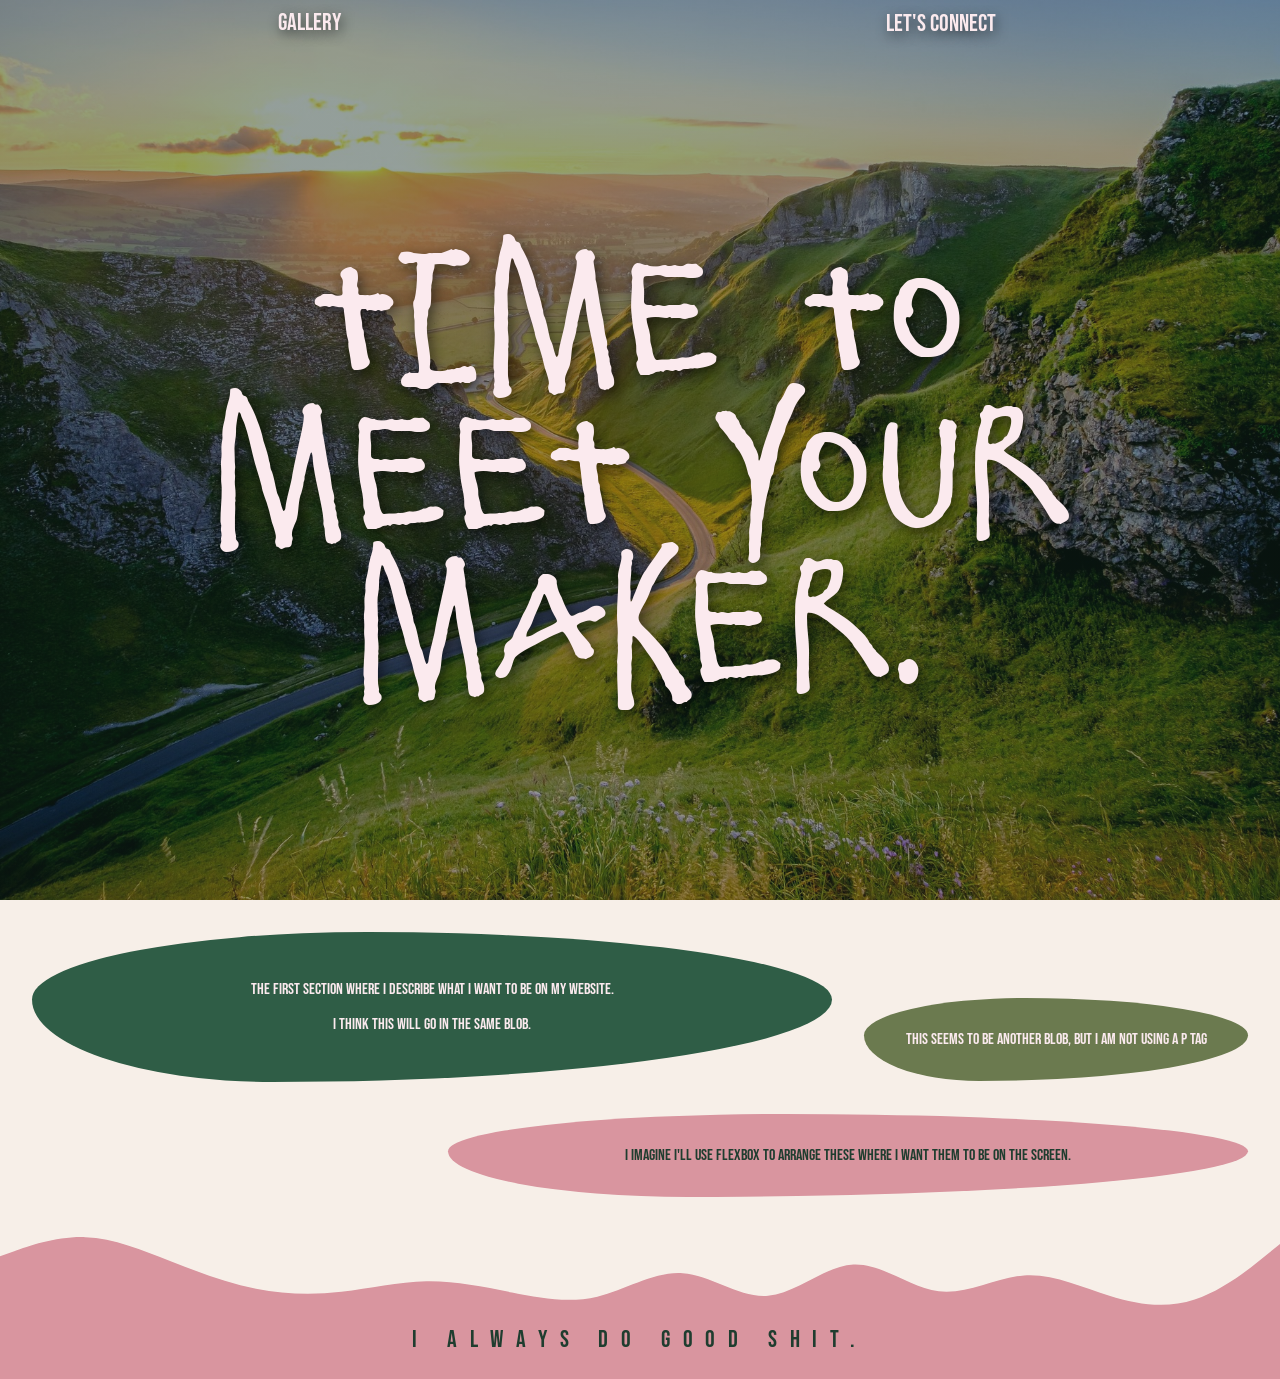
==== final project/index.html @ 6a3667ae "Add files via upload lots of format changes, contact box added, blobs adjusted, gallery link" ====
<!DOCTYPE html>
<html lang="en">

<head>
    <meta charset="UTF-8">
    <meta name="viewport" content="width=device-width, initial-scale=1.0">
    <title>Final Project</title>
    <link rel="stylesheet" href="styles.css">
</head>

<body>
    <header class="header">
        <nav class="nav">
            <ul>
                <!-- <li>first one</li> -->
                <li><a href="gallery.html">Gallery</a></li>
                <li><button class="contact" id="open-contact">Let's Connect</button></li>
            </ul>
        </nav>
        <p class="hero-text">Time to meet your maker.</p>
    </header>
    <main class="body">
        <div class="blob-1">
            <p>The first section where I describe what I want to be on my website.</p>
            <p>I think this will go in the same blob.</p>
        </div>
        <div class="blob-2">
            This seems to be another blob, but I am not using a P tag
        </div>
        <div class="blob-3">
            I imagine I'll use flexbox to arrange these where I want them to be on the screen.
        </div>
    </main>
    <footer class="footer">
        <p class="footer-text">I always do good shit.</p>
    </footer>

    <dialog class="contact-box" id="contact-box">
        <button id="close-contact" class="close-x" aria-label="Close">&times;</button>
        <div>Find me on LinkedIn or email me </div>
        <!-- <h2>Get in touch</h2> -->
        <div><a href="https://linkedin.com/in/annabelle-geldmacher" target="_blank" rel="noopener">LinkedIn</a></div>
        <div>
            <!-- <span id="email-text">annabelle.geldmacher@gmail.com</span> -->
            <a href="mailto:annabelle.geldmacher@gmail.com">Email Me</a>
            <!-- <button class="copy-email" id="copy-email">Copy email</button> -->
        </div>
    </dialog>
    <script src="script.js"></script>
</body>

</html>
---- final project/styles.css ----
@font-face {
    font-family: ElliotSix;
    src: url(fonts/ElliotSix.ttf);
}

@font-face {
    font-family: ComicZine;
    src: url(fonts/ComicZine.otf);
}

@font-face {
    font-family: BebasNeue;
    src: url(fonts/BebasNeue.ttf);
}

@media (min-width: 700px) {
    .blob-1 {
        align-self: flex-start;
    }

    .blob-2 {
        align-self: center;
    }

    .blob-3 {
        align-self: flex-end;
    }
}

html,
body {
    margin: 0;
    padding: 0;
}

.header {
    /* background-image: linear-gradient(rgba(0, 0, 0, .25), rgba(0, 0, 0, .25)), url(photos/highlandsunset.jpg); */
    background-image: linear-gradient(rgba(18, 42, 32, .45), rgba(18, 42, 32, .45)), url(photos/highlandsunset.jpg);
    background-size: cover;
    background-position: center;
    background-repeat: no-repeat;
    min-height: 100vh;
    min-height: 100dvh;
    display: flex;
    flex-direction: column;
    padding: 0;
    margin: 0;

    /* list-style-type: none;
    color: blue;
    display: flex;
    flex-direction: row;
    justify-content: center;
    justify-content: space-around;
    padding: 0;
    margin: 0; */
}

.nav ul {
    font-family: "BebasNeue";
    font-size: x-large;
    display: flex;
    color: #fbeaee;
    text-shadow: 3px 5px 14px rgba(0, 0, 0, .55);
    text-decoration: none;
    flex-direction: row;
    justify-content: space-around;
    gap: 1.5rem;
    list-style: none;
    padding: .5rem 1rem;
    margin: 0;
    gap: 1rem;
}

.nav a {
    color: #fbeaee;
    text-shadow: 2px 4px 12px rgba(0, 0, 0, .55);
    text-decoration: none;
}

.hero-text {
    font-family: "ElliotSix";
    font-size: clamp(4rem, 12vw, 19rem);
    color: #fbeaee;
    text-shadow: 3px 5px 14px rgba(0, 0, 0, .55);
    margin: auto;
    text-align: center;
    max-width: 90%;
    max-height: 95%;
    padding: 0 1rem;
    overflow-wrap: break-word;
    line-height: 1;
}

.contact {
    color: #fbeaee;
    text-shadow: 2px 4px 12px rgba(0, 0, 0, .55);
    background: none;
    border: none;
    font: inherit;
    cursor: pointer;
    /* cursor/pointer - why? */
}

.contact:hover {
    color: #f2a7b8;

}

.contact-box {
    background-color: #1f3d2f;
    color: #f6dfe4;
    width: min(55vw, 50vh);
    height: min(50vw, 50vh);
    box-sizing: border-box;
    border: none;
    border-radius: 1rem;
    font-family: "BebasNeue";
    font-size: 3.5rem;
    padding: 2rem;
    overflow: auto;
}

.contact-box[open] {
    display: flex;
    flex-direction: column;
    justify-content: center;
    align-items: center;
    gap: 1rem;
    text-align: center;
}

.contact-box a {
    color: #e9a9b8;
}

.contact-box a:hover {
    color: #a8c99a;
}

.contact-box::backdrop {
    background: rgba(0, 0, 0, 0.5);
}

.close-x {
    position: absolute;
    top: .5rem;
    right: .75rem;
    background: none;
    border: none;
    font-size: 3rem;
    line-height: 1;
    cursor: pointer;
    color: #e9a9b8;
}

.close-x:hover {
    color: #a8c99a;
}

main {
    display: grid;
    grid-template-columns: repeat(3, 1fr);
    gap: 2rem;
    padding: 2rem;
}

.blob-1 {
    grid-column: 1 / 3;
    background-color: #2f5d46;
    border-radius: 42% 58% 70% 30% / 45% 45% 55% 55%;
    /* Irregular blob radii */
    padding: 2rem;
    display: inline-block;
    text-align: center;
    color: #fbeaee;
    font-family: "BebasNeue";
}

.blob-2 {
    grid-column: 3;
    margin-top: 4rem;
    background-color: #6b7a4f;
    border-radius: 42% 58% 70% 30% / 45% 45% 55% 55%;
    /* Irregular blob radii */
    padding: 2rem;
    display: inline-block;
    text-align: center;
    color: #fbeaee;
    font-family: "BebasNeue";
}

.blob-3 {
    grid-column: 2 / 4;
    background-color: #d9959f;
    border-radius: 42% 58% 70% 30% / 45% 45% 55% 55%;
    /* Irregular blob radii */
    padding: 2rem;
    display: inline-block;
    text-align: center;
    color: #1f3d2f;
    font-family: "BebasNeue";
}

.body {
    background-color: #f7efe8;
}

.footer {
    background-image: url(photos/wave1.svg);
    fill: #d9959f;
    background-color: #f7efe8;
    width: 100% 100%;
    background-repeat: no-repeat;
    height: 150px;
    display: flex;
    align-items: flex-end;
    justify-content: center;
}

.footer-text {
    font-family: "BebasNeue";
    position: relative;
    z-index: 1;
    flex: 1;
    text-align: center;
    letter-spacing: 1vw;
    /* puts text in front of blob */
    /* height: 100%; */
    margin: 0;
    padding: 25px;
    /* display: flex; */
    /* align-items: flex-end; */
    /* justify-content: center; */
    color: #1f3d2f;
    font-size: 1.5rem;
}
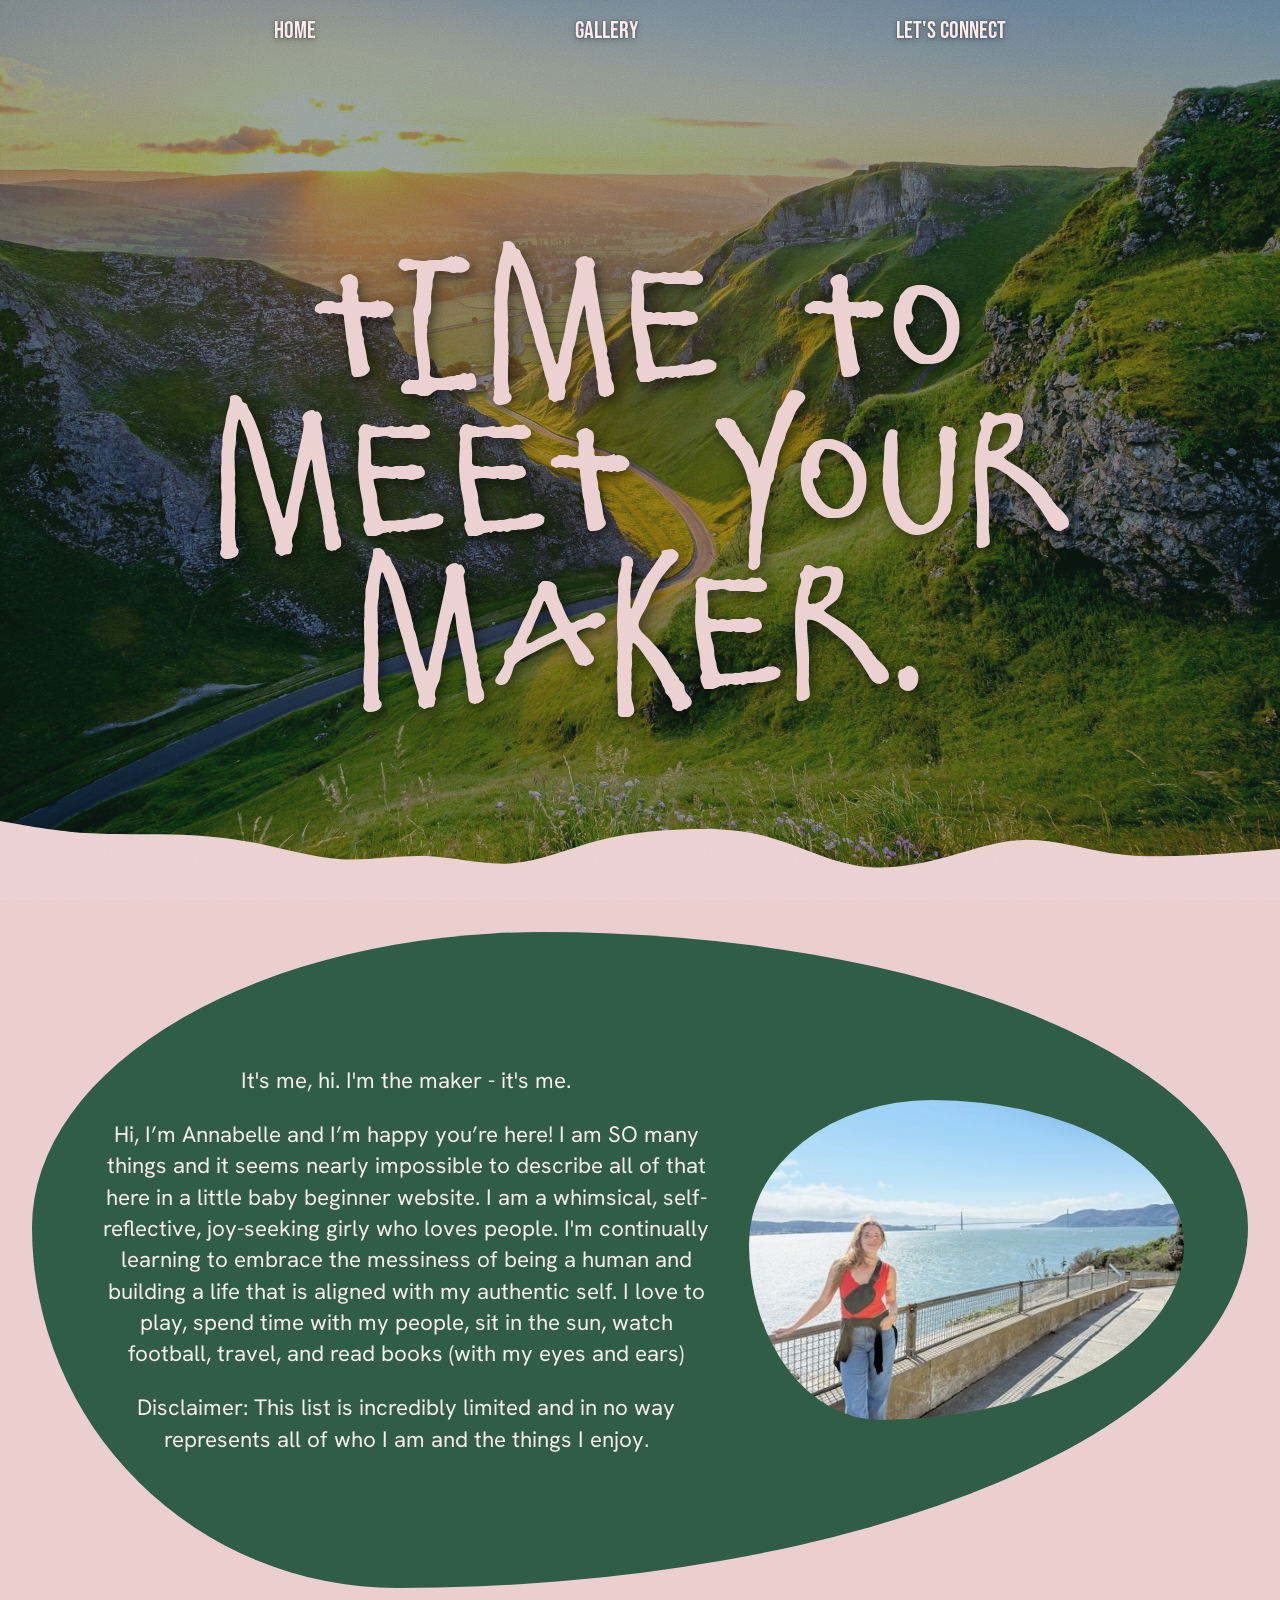
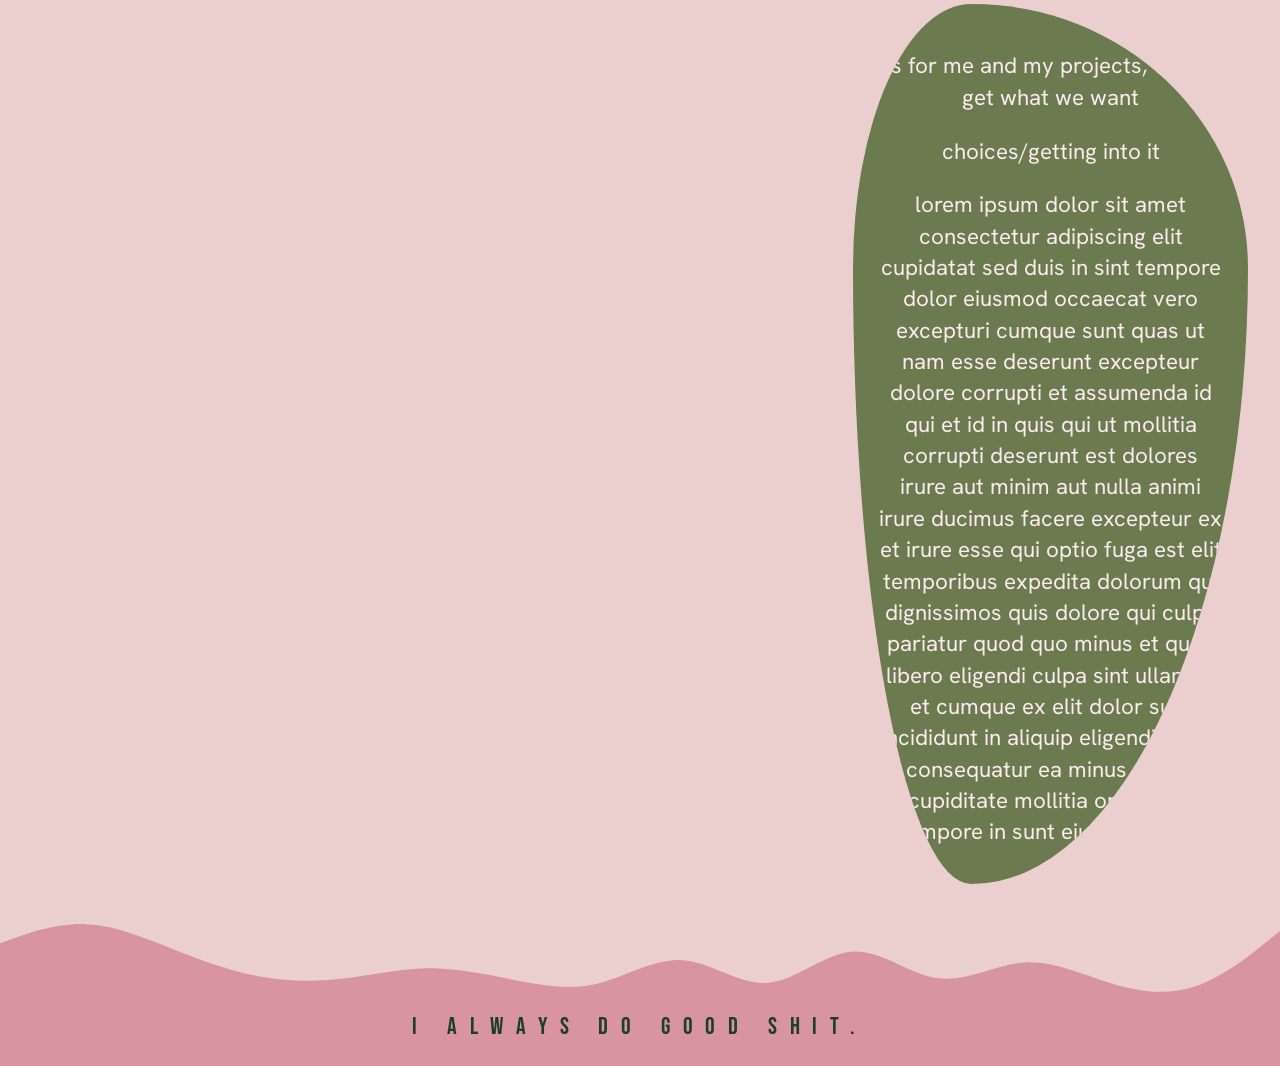
==== commit 8761c370: "gallery photos & captions added, content started" ====
--- a/final project/index.html
+++ b/final project/index.html
@@ -12,24 +12,96 @@
     <header class="header">
         <nav class="nav">
             <ul>
-                <!-- <li>first one</li> -->
-                <li><a href="gallery.html">Gallery</a></li>
+                <li><a class="nav" href="index.html">Home</a></li>
+                <li><a class="nav" href="gallery.html">Gallery</a></li>
                 <li><button class="contact" id="open-contact">Let's Connect</button></li>
             </ul>
         </nav>
         <p class="hero-text">Time to meet your maker.</p>
+        <!-- <p class="lower-header">forgive me, for i know not what i'm doing.</p> -->
     </header>
-    <main class="body">
+    <main class="home-main">
         <div class="blob-1">
-            <p>The first section where I describe what I want to be on my website.</p>
-            <p>I think this will go in the same blob.</p>
+            <div class="blob-text">
+                <p>It's me, hi. I'm the maker - it's me.</p>
+                <p>Hi, I’m Annabelle and I’m happy you’re here! I am SO many things and it seems nearly
+                    impossible to
+                    describe all of that here in a little baby beginner website. I am a whimsical, self-reflective,
+                    joy-seeking girly who loves people. I'm continually learning to embrace the messiness of being
+                    a human
+                    and building a life that is aligned with my authentic self. I love to play, spend time with my
+                    people,
+                    sit in the sun, watch football, travel, and read books (with my eyes and ears)
+                </p>
+                <p>Disclaimer: This list is incredibly limited and in no way represents all of who I am and the things I
+                    enjoy.
+                </p>
+            </div>
+            <img src="photos/meBridge.jpeg" alt="standing with golden gate bridge in background">
         </div>
         <div class="blob-2">
-            This seems to be another blob, but I am not using a P tag
+            <p>as for me and my projects, we will get what we want</p>
+            <p>choices/getting into it</p>
+            <p>lorem ipsum dolor sit amet consectetur adipiscing elit cupidatat sed duis in sint tempore dolor
+                eiusmod occaecat vero excepturi cumque sunt quas ut nam esse deserunt excepteur dolore corrupti et
+                assumenda id qui et id in quis qui ut mollitia corrupti deserunt est dolores irure aut minim aut
+                nulla animi irure ducimus facere excepteur ex et irure esse qui optio fuga est elit temporibus
+                expedita dolorum qui dignissimos quis dolore qui culpa pariatur quod quo minus et quos libero
+                eligendi culpa sint ullamco et cumque ex elit dolor sunt incididunt in aliquip eligendi facilis
+                consequatur ea minus eos et cupiditate mollitia optio duis tempore in sunt
+                eiusmod ad ut</p>
         </div>
-        <div class="blob-3">
-            I imagine I'll use flexbox to arrange these where I want them to be on the screen.
-        </div>
+        <!-- <div class="blob-3"> -->
+        <!-- <p>forgive me, for i know not what i'm doing</p> -->
+        <!-- <p>the cycle - rinse and repeat.</p> -->
+        <!-- <p>lorem ipsum dolor sit amet consectetur adipiscing elit cupidatat sed duis in sint tempore dolor -->
+        <!-- eiusmod occaecat vero excepturi cumque sunt quas ut nam esse deserunt excepteur dolore corrupti et
+                assumenda id qui et id in quis qui ut mollitia corrupti deserunt est dolores irure aut minim aut
+                nulla animi irure ducimus facere excepteur ex et irure esse qui optio fuga est elit temporibus
+                expedita dolorum qui dignissimos quis dolore qui culpa pariatur quod quo minus et quos libero
+                eligendi culpa sint ullamco et cumque ex elit dolor sunt incididunt in aliquip eligendi facilis
+                blanditiis nulla expedita et corrupti id repellendus aliqua tempore omnis molestias libero enim
+                laborum soluta quas eos mollitia proident laboris esse excepteur cum deserunt consectetur mollit
+                voluptas voluptas dolor consequatur ea minus eos et cupiditate mollitia optio duis tempore in sunt
+                non consequat dolorem aliqua vel excepturi nostrud atque ducimus pariatur nam deserunt eu tempor
+                dolore ullamco minus possimus fugiat nisi occaecat dignissimos dolor consectetur et cumque ipsum sed
+                optio quod sunt mollit deserunt proident ducimus dolor tempore nulla et cupidatat cum magna
+                temporibus laborum quas optio et quis est et aute voluptas dolorem amet id odio excepteur nisi
+                tempore occaecat nisi possimus voluptas quos similique nobis adipiscing est distinctio quis possimus
+                voluptas omnis dolor non proident velit eiusmod ad ut</p> -->
+        <!-- </div> -->
+        <!-- <div class="blob-4">finished piece & sharing -->
+        <!-- <p>lorem ipsum dolor sit amet consectetur adipiscing elit cupidatat sed duis in sint tempore dolor eiusmod -->
+        <!-- occaecat vero excepturi cumque sunt quas ut nam esse deserunt excepteur dolore corrupti et assumenda id -->
+        <!-- qui et id in quis qui ut mollitia corrupti deserunt est dolores irure aut minim aut nulla animi irure -->
+        <!-- ducimus facere excepteur ex et irure esse qui optio fuga est elit temporibus expedita dolorum qui -->
+        <!-- dignissimos quis dolore qui culpa pariatur quod quo minus et quos libero eligendi culpa sint ullamco et -->
+        <!-- cumque ex elit dolor sunt incididunt in aliquip eligendi facilis blanditiis nulla expedita et corrupti -->
+        <!-- id repellendus aliqua tempore omnis molestias libero enim laborum soluta quas eos mollitia proident -->
+        <!-- laboris esse excepteur cum deserunt consectetur mollit voluptas voluptas dolor consequatur ea minus eos -->
+        <!-- et cupiditate mollitia optio duis tempore in sunt non consequat dolorem aliqua vel excepturi nostrud -->
+        <!-- atque ducimus pariatur nam deserunt eu tempor dolore ullamco minus possimus fugiat nisi occaecat -->
+        <!-- dignissimos dolor consectetur et cumque ipsum sed optio quod sunt mollit deserunt proident ducimus dolor -->
+        <!-- tempore nulla et cupidatat cum magna temporibus laborum quas optio et quis est et aute voluptas dolorem -->
+        <!-- amet id odio excepteur nisi tempore occaecat nisi possimus voluptas quos similique nobis adipiscing est -->
+        <!-- distinctio quis possimus voluptas omnis dolor non proident velit eiusmod ad ut</p> -->
+        <!-- </div> -->
+        <!-- <div class="blob-5">so, now what? -->
+        <!-- <p>lorem ipsum dolor sit amet consectetur adipiscing elit cupidatat sed duis in sint tempore dolor eiusmod -->
+        <!-- occaecat vero excepturi cumque sunt quas ut nam esse deserunt excepteur dolore corrupti et assumenda id -->
+        <!-- qui et id in quis qui ut mollitia corrupti deserunt est dolores irure aut minim aut nulla animi irure -->
+        <!-- ducimus facere excepteur ex et irure esse qui optio fuga est elit temporibus expedita dolorum qui -->
+        <!-- dignissimos quis dolore qui culpa pariatur quod quo minus et quos libero eligendi culpa sint ullamco et -->
+        <!-- cumque ex elit dolor sunt incididunt in aliquip eligendi facilis blanditiis nulla expedita et corrupti -->
+        <!-- id repellendus aliqua tempore omnis molestias libero enim laborum soluta quas eos mollitia proident -->
+        <!-- laboris esse excepteur cum deserunt consectetur mollit voluptas voluptas dolor consequatur ea minus eos -->
+        <!-- et cupiditate mollitia optio duis tempore in sunt non consequat dolorem aliqua vel excepturi nostrud -->
+        <!-- atque ducimus pariatur nam deserunt eu tempor dolore ullamco minus possimus fugiat nisi occaecat -->
+        <!-- dignissimos dolor consectetur et cumque ipsum sed optio quod sunt mollit deserunt proident ducimus dolor -->
+        <!-- tempore nulla et cupidatat cum magna temporibus laborum quas optio et quis est et aute voluptas dolorem -->
+        <!-- amet id odio excepteur nisi tempore occaecat nisi possimus voluptas quos similique nobis adipiscing est -->
+        <!-- distinctio quis possimus voluptas omnis dolor non proident velit eiusmod ad ut</p> -->
+        <!-- </div> -->
     </main>
     <footer class="footer">
         <p class="footer-text">I always do good shit.</p>
@@ -37,12 +109,14 @@
 
     <dialog class="contact-box" id="contact-box">
         <button id="close-contact" class="close-x" aria-label="Close">&times;</button>
-        <div>Find me on LinkedIn or email me </div>
-        <!-- <h2>Get in touch</h2> -->
+        <!-- <div>Find me on LinkedIn or email me</div> -->
+        <div>
+            <p>I love to get<br>fan mail,<br>come find me!</p>
+        </div>
         <div><a href="https://linkedin.com/in/annabelle-geldmacher" target="_blank" rel="noopener">LinkedIn</a></div>
         <div>
             <!-- <span id="email-text">annabelle.geldmacher@gmail.com</span> -->
-            <a href="mailto:annabelle.geldmacher@gmail.com">Email Me</a>
+            <a href="mailto:annabelle.geldmacher@gmail.com">email me</a>
             <!-- <button class="copy-email" id="copy-email">Copy email</button> -->
         </div>
     </dialog>
--- a/final project/styles.css
+++ b/final project/styles.css
@@ -11,6 +11,71 @@
 @font-face {
     font-family: BebasNeue;
     src: url(fonts/BebasNeue.ttf);
+}
+
+@font-face {
+    font-family: CourierPrime;
+    src: url(fonts/CourierPrime.ttf)
+}
+
+@font-face {
+    font-family: SpecialElite;
+    src: url(fonts/SpecialElite.ttf);
+}
+
+@font-face {
+    font-family: GochiHand;
+    src: url(fonts/GochiHand.ttf);
+}
+
+@font-face {
+    font-family: SueEllenFrancisco;
+    src: url(fonts/SueEllenFrancisco.ttf);
+}
+
+@font-face {
+    font-family: BebasNote;
+    src: url(fonts/BebasNote.ttf);
+}
+
+@font-face {
+    font-family: CuteNotebook;
+    src: url(fonts/CuteNotebook.ttf);
+}
+
+@font-face {
+    font-family: EstieBestie;
+    src: url(fonts/EstieBestie.ttf);
+}
+
+@font-face {
+    font-family: JotBrisk;
+    src: url(fonts/JotBrisk.otf);
+}
+
+@font-face {
+    font-family: Lambelo;
+    src: url(fonts/Lambelo.otf);
+}
+
+@font-face {
+    font-family: MondayFeelings;
+    src: url(fonts/MondayFeelings.ttf);
+}
+
+@font-face {
+    font-family: SilkLine;
+    src: url(fonts/SilkLine.ttf);
+}
+
+@font-face {
+    font-family: SweetGetaway;
+    src: url(fonts/SweetGetaway.ttf);
+}
+
+@font-face {
+    font-family: Arial, Helvetica, sans-serif;
+    src: url();
 }
 
 @media (min-width: 700px) {
@@ -25,6 +90,16 @@
     .blob-3 {
         align-self: flex-end;
     }
+}
+
+@font-face {
+    font-family: AlbertSans;
+    src: url(fonts/AlbertSans.ttf);
+}
+
+@font-face {
+    font-family: HankenGrotesk;
+    src: url(fonts/HankenGrotesk.ttf);
 }
 
 html,
@@ -56,32 +131,194 @@
     margin: 0; */
 }
 
+/* .gallery-header {
+    background-image: linear-gradient(rgba(18, 42, 32, .45), rgba(18, 42, 32, .45)), url(photos/highlandsunset.jpg);
+    background-size: cover;
+    background-position: center top;
+    background-repeat: no-repeat;
+    min-height: 0;
+    height: 220px;
+    position: relative;
+    overflow: hidden;
+    display: flex;
+    flex-direction: column;
+    padding: 0;
+    margin: 0;
+} */
+/* .gallery-header {
+    background-image: url(photos/wave9.svg);
+    background-size: 100% 100%;
+    fill: ##EBCFCF;
+    background-color: #d9959f;
+    background-repeat: no-repeat;
+    min-height: 0;
+    height: 220px;
+    display: flex;
+    flex-direction: column;
+} */
+
+.gallery-header {
+    --wave-color: #d9959f;
+    position: relative;
+    background: #EBCFCF;
+    min-height: 0;
+    height: 220px;
+    display: flex;
+    flex-direction: column;
+}
+
+.gallery-header::before {
+    content: "";
+    position: absolute;
+    inset: 0;
+    /* fills the whole header */
+    background-color: var(--wave-color);
+    -webkit-mask: url(photos/wave9.svg) no-repeat center / 100% 100%;
+    mask: url(photos/wave9.svg) no-repeat center / 100% 100%;
+}
+
+.gallery-header .nav {
+    position: relative;
+    z-index: 1;
+    /* keeps the nav in front of the wave */
+}
+
+.gallery-main {
+    margin-top: -100px;
+    background-color: #EBCFCF;
+    display: flex;
+    flex-wrap: wrap;
+    justify-content: center;
+    padding: .5rem 2rem 2rem;
+    gap: 2rem;
+}
+
+.gallery {
+    display: flex;
+    flex-wrap: wrap;
+    /* rows wrap on small screens */
+    justify-content: center;
+    gap: 2rem;
+    padding: 2rem;
+}
+
 .nav ul {
     font-family: "BebasNeue";
     font-size: x-large;
     display: flex;
     color: #fbeaee;
-    text-shadow: 3px 5px 14px rgba(0, 0, 0, .55);
+    text-shadow: 2px 4px 12px rgba(0, 0, 0, .55);
     text-decoration: none;
     flex-direction: row;
-    justify-content: space-around;
+    justify-content: space-evenly;
     gap: 1.5rem;
     list-style: none;
-    padding: .5rem 1rem;
+    padding: 1rem 2rem;
     margin: 0;
     gap: 1rem;
 }
 
 .nav a {
     color: #fbeaee;
-    text-shadow: 2px 4px 12px rgba(0, 0, 0, .55);
+    text-shadow: 0 0 2px rgba(0, 0, 0, 0.5), 0 2px 6px rgba(0, 0, 0, 0.35);
     text-decoration: none;
+}
+
+.nav a:hover {
+    color: #f2a7b8;
+}
+
+.contact {
+    color: #fbeaee;
+    /* text-shadow: 1px 3px 10px rgba(0, 0, 0, .55); */
+    text-shadow: 0 0 2px rgba(0, 0, 0, 0.5), 0 2px 6px rgba(0, 0, 0, 0.35);
+    background: none;
+    border: none;
+    font: inherit;
+    cursor: pointer;
+    padding: 0;
+    /* cursor/pointer - why? */
+}
+
+.contact:hover {
+    color: #f2a7b8;
+
+}
+
+.gallery-header .nav a:hover,
+.gallery-header .contact:hover {
+    color: #1f3d2f;
+    text-shadow: none;
+}
+
+.contact-box {
+    background-color: #1f3d2f;
+    color: #d9959f;
+    width: min(70vw, 60vh);
+    /* max-width: 70vw, 65vh; */
+    height: min(80vw, 60vh);
+    box-sizing: border-box;
+    border: none;
+    border-radius: 1rem;
+    font-family: "ElliotSix";
+    /* margin: 0; */
+    line-height: 1.2;
+    font-size: clamp(1.5rem, 6vmin, 2rem);
+    letter-spacing: .02em;
+    padding: clamp(1rem, 4vmin, 2rem);
+    overflow-wrap: break-word;
+    overflow: auto;
+}
+
+.contact-box[open] {
+    display: flex;
+    flex-direction: column;
+    justify-content: center;
+    align-items: center;
+    gap: 1rem;
+    text-align: center;
+}
+
+.contact-box p {
+    font-size: 1.2em;
+}
+
+.contact-box a {
+    font-family: "BebasNeue";
+    color: #EBCFCF;
+}
+
+.contact-box a:hover {
+    color: #d9959f;
+}
+
+.contact-box::backdrop {
+    background: rgba(0, 0, 0, 0.5);
+}
+
+
+.close-x {
+    position: absolute;
+    top: clamp(0.25rem, 1.5vmin, 0.5rem);
+    right: clamp(0.4rem, 2vmin, 0.75rem);
+    font-size: clamp(2rem, 8vmin, 4rem);
+    line-height: 1;
+    background: none;
+    border: none;
+    size: clamp(1.75rem, 6vmin, 3rem);
+    line-height: 1;
+    cursor: pointer;
+    color: #EBCFCF;
+}
+
+.close-x:hover {
+    color: #d9959f;
 }
 
 .hero-text {
     font-family: "ElliotSix";
     font-size: clamp(4rem, 12vw, 19rem);
-    color: #fbeaee;
+    color: #EBCFCF;
     text-shadow: 3px 5px 14px rgba(0, 0, 0, .55);
     margin: auto;
     text-align: center;
@@ -92,84 +329,109 @@
     line-height: 1;
 }
 
-.contact {
+.lower-header {
+    font-family: "BebasNeue";
+    display: flex;
+    justify-content: center;
+    align-content: end;
     color: #fbeaee;
-    text-shadow: 2px 4px 12px rgba(0, 0, 0, .55);
-    background: none;
-    border: none;
-    font: inherit;
-    cursor: pointer;
-    /* cursor/pointer - why? */
-}
-
-.contact:hover {
-    color: #f2a7b8;
-
-}
-
-.contact-box {
-    background-color: #1f3d2f;
-    color: #f6dfe4;
-    width: min(55vw, 50vh);
-    height: min(50vw, 50vh);
-    box-sizing: border-box;
-    border: none;
-    border-radius: 1rem;
-    font-family: "BebasNeue";
-    font-size: 3.5rem;
-    padding: 2rem;
-    overflow: auto;
-}
-
-.contact-box[open] {
-    display: flex;
-    flex-direction: column;
-    justify-content: center;
-    align-items: center;
+    text-shadow: 3px 5px 14px rgba(0, 0, 0, .55);
+}
+
+.home-main {
+    /* display: block; */
+    --top-color: #EBCFCF;
+    position: relative;
+    background: #EBCFCF;
+    display: grid;
+    grid-template-columns: repeat(6, minmax(0, 1fr));
+    grid-auto-rows: 6rem;
     gap: 1rem;
-    text-align: center;
-}
-
-.contact-box a {
-    color: #e9a9b8;
-}
-
-.contact-box a:hover {
-    color: #a8c99a;
-}
-
-.contact-box::backdrop {
-    background: rgba(0, 0, 0, 0.5);
-}
-
-.close-x {
+    padding: 2rem;
+}
+
+.home-main::before {
+    content: "";
     position: absolute;
-    top: .5rem;
-    right: .75rem;
-    background: none;
-    border: none;
-    font-size: 3rem;
-    line-height: 1;
-    cursor: pointer;
-    color: #e9a9b8;
-}
-
-.close-x:hover {
-    color: #a8c99a;
-}
-
-main {
-    display: grid;
-    grid-template-columns: repeat(3, 1fr);
-    gap: 2rem;
-    padding: 2rem;
-}
+    left: 0;
+    width: 100%;
+    height: 120px;
+    top: -119px;
+    background-color: var(--top-color);
+    -webkit-mask: url(photos/wave3.svg) no-repeat center / 100% 100%;
+    mask: url(photos/wave3.svg) no-repeat center / 100% 100%;
+}
+
 
 .blob-1 {
-    grid-column: 1 / 3;
+    grid-column: 1 / span 6;
+    grid-row: 1 / span 6;
+    min-height: 0;
+    margin-top: 0;
     background-color: #2f5d46;
     border-radius: 42% 58% 70% 30% / 45% 45% 55% 55%;
-    /* Irregular blob radii */
+    text-align: center;
+    color: #F7EEE9;
+    font-family: "HankenGrotesk";
+    font-size: clamp(1.1rem, 5vw, 1.5rem);
+    box-sizing: border-box;
+    padding: 1.5rem;
+    overflow: hidden;
+    overflow-wrap: break-word;
+    align-self: stretch;
+    display: flex;
+    align-items: center;
+    gap: 2rem;
+    padding: 3rem 4rem;
+}
+
+.blob-1 img {
+    flex: 0 0 40%;
+    width: auto;
+    height: 80%;
+    max-height: 20rem;
+    object-fit: cover;
+    object-position: 50% 53%;
+    border-radius: inherit;
+}
+
+.blob-2 {
+    grid-column: 5 / 7;
+    grid-row: 7 / span 8;
+    min-height: 0;
+    margin-top: 0;
+    background-color: #6b7a4f;
+    border-radius: 30% 70% 70% 30% / 30% 30% 70% 70%;
+    padding: 2rem;
+    display: inline-block;
+    text-align: center;
+    color: #fbeaee;
+    font-family: "HankenGrotesk";
+    font-size: clamp(1.1rem, 5vw, 1.5rem);
+    box-sizing: border-box;
+    padding: 1.5rem;
+    overflow: hidden;
+    overflow-wrap: break-word;
+    align-self: stretch;
+}
+
+.blob-3 {
+    grid-column: 1 / 4;
+    grid-row: 7;
+    background-color: #d9959f;
+    border-radius: 24% 76% 35% 65% / 67% 31% 69% 33%;
+    padding: 2rem;
+    display: inline-block;
+    text-align: center;
+    color: #1f3d2f;
+    font-family: "BebasNeue";
+}
+
+.blob-4 {
+    grid-column: 5 / 7;
+    grid-row: auto;
+    background-color: black;
+    border-radius: 42% 58% 70% 30% / 45% 45% 55% 55%;
     padding: 2rem;
     display: inline-block;
     text-align: center;
@@ -177,12 +439,10 @@
     font-family: "BebasNeue";
 }
 
-.blob-2 {
-    grid-column: 3;
-    margin-top: 4rem;
-    background-color: #6b7a4f;
+.blob-5 {
+    grid-column: 3 / 7;
+    background-color: black;
     border-radius: 42% 58% 70% 30% / 45% 45% 55% 55%;
-    /* Irregular blob radii */
     padding: 2rem;
     display: inline-block;
     text-align: center;
@@ -190,26 +450,179 @@
     font-family: "BebasNeue";
 }
 
-.blob-3 {
-    grid-column: 2 / 4;
-    background-color: #d9959f;
+.blob-6 {
+    grid-column: 3 / 7;
+    background-color: black;
     border-radius: 42% 58% 70% 30% / 45% 45% 55% 55%;
-    /* Irregular blob radii */
     padding: 2rem;
     display: inline-block;
     text-align: center;
-    color: #1f3d2f;
-    font-family: "BebasNeue";
+    color: #fbeaee;
+    font-family: "AlbertSans";
+}
+
+.blob-6 img {
+    width: 80%;
+    height: auto;
+    object-fit: cover;
+    object-position: ;
+    border-radius: inherit;
+}
+
+.blob-1,
+.blob-2,
+.blob-3,
+.blob-4,
+.blob-5,
+.blob-6 {
+    font-size: clamp(1rem, 2vw, 1.4rem);
+    line-height: 1.4;
+}
+
+@media (max-width: 699px) {
+    .home-main {
+        grid-template-columns: minmax(0, 1fr);
+        grid-auto-rows: auto;
+        gap: 1.5rem;
+        padding: 1.5rem 1rem;
+    }
+
+
+    .blob-1,
+    .blob-2,
+    .blob-3,
+    .blob-4,
+    .blob-5,
+    .blob-6 {
+        grid-column: 1 / -1;
+        grid-row: auto;
+        margin-top: 0;
+        min-height: 0;
+        height: auto;
+        padding: 8rem 2.5rem;
+        overflow: visible;
+        align-self: auto;
+    }
+
+    .blob-1 {
+        flex-direction: column;
+    }
+
+    .blob-1 img,
+    .blob-6 img {
+        flex: none;
+        width: 80%;
+        height: auto;
+        max-height: none;
+    }
+
+    .nav ul {
+        font-size: clamp(1.1rem, 5vw, 1.5rem);
+        align-items: center;
+        gap: 1.5rem;
+        padding: 0.75rem 1rem;
+    }
+
+    .nav a,
+    .contact {
+        display: inline-block;
+        padding: 0.5rem 0.4rem;
+        line-height: 1;
+    }
 }
 
 .body {
-    background-color: #f7efe8;
+    background-color: #f6dfe4;
+}
+
+body::after {
+    content: "";
+    position: fixed;
+    inset: 0;
+    pointer-events: none;
+    z-index: 10;
+    opacity: 0.25;
+    mix-blend-mode: overlay;
+    background-image: url("data:image/svg+xml,%3Csvg xmlns='http://www.w3.org/2000/svg' width='200' height='200'%3E%3Cfilter id='n'%3E%3CfeTurbulence type='fractalNoise' baseFrequency='0.8' numOctaves='2' stitchTiles='stitch'/%3E%3C/filter%3E%3Crect width='100%25' height='100%25' filter='url(%23n)'/%3E%3C/svg%3E");
+}
+
+.wave-section {
+    position: relative;
+    background-color: var(--bg);
+    color: var(--text);
+    padding: 2rem 2rem 140px;
+    margin-top: 15px;
+}
+
+.wave-section::before {
+    content: "";
+    position: absolute;
+    left: 0;
+    width: 100%;
+    height: 120px;
+    top: -119px;
+    background-color: var(--bg);
+    -webkit-mask: url(photos/wave3.svg) no-repeat center / 100% 100%;
+    mask: url(photos/wave3.svg) no-repeat center / 100% 100%;
+}
+
+.wave-section-2 {
+    position: relative;
+    background-color: var(--bg);
+    color: var(--text);
+    padding: 2rem 2rem 140px;
+}
+
+.wave-section-2::before {
+    content: "";
+    position: absolute;
+    left: 0;
+    width: 100%;
+    height: 120px;
+    top: -119px;
+    background-color: var(--bg);
+    -webkit-mask: url(photos/wave5.svg) no-repeat center / 100% 100%;
+    mask: url(photos/wave5.svg) no-repeat center / 100% 100%;
+}
+
+.wave-section-3 {
+    position: relative;
+    background-color: var(--bg);
+    color: var(--text);
+    padding: 2rem 2rem 140px;
+}
+
+.wave-section-3::before {
+    content: "";
+    position: absolute;
+    left: 0;
+    width: 100%;
+    height: 120px;
+    top: -119px;
+    background-color: var(--bg);
+    -webkit-mask: url(photos/wave6.svg) no-repeat center / 100% 100%;
+    mask: url(photos/wave6.svg) no-repeat center / 100% 100%;
+}
+
+.olive {
+    --bg: #6b7a4f;
+    --text: #fbeaee;
+}
+
+.emerald {
+    --bg: #2f5d46;
+    --text: #fbeaee;
+}
+
+.pink {
+    --bg: #d9959f;
+    --text: #1f3d2f;
 }
 
 .footer {
     background-image: url(photos/wave1.svg);
     fill: #d9959f;
-    background-color: #f7efe8;
+    background-color: #EBCFCF;
     width: 100% 100%;
     background-repeat: no-repeat;
     height: 150px;
@@ -234,4 +647,77 @@
     /* justify-content: center; */
     color: #1f3d2f;
     font-size: 1.5rem;
+}
+
+.gallery-main {
+    background-color: #EBCFCF;
+    padding: 2rem;
+}
+
+.gallery {
+    display: flex;
+    flex-wrap: wrap;
+    /* rows wrap on small screens */
+    justify-content: center;
+    gap: 2rem;
+    padding: 2rem;
+}
+
+.polaroid {
+    position: relative;
+    background: #fff;
+    padding: 0.75rem 0.75rem 0;
+    /* thin sides and top, no bottom yet */
+    margin: 0;
+    width: 260px;
+    box-shadow: 0 4px 12px rgba(0, 0, 0, 0.25);
+    transition: transform 0.2s ease, box-shadow 0.2s ease;
+}
+
+.polaroid::before {
+    content: "";
+    position: absolute;
+    top: -14px;
+    left: 50%;
+    width: 90px;
+    height: 28px;
+    transform: translateX(-50%) rotate(-4deg);
+    background: rgba(47, 93, 70, 0.65);
+    box-shadow: 0 1px 3 px rgba(0, 0, 0, 0.2);
+}
+
+.polaroid img {
+    display: block;
+    width: 100%;
+    aspect-ratio: 1 / 1;
+    object-fit: cover;
+}
+
+.polaroid figcaption {
+    padding: 1rem 0 1.25rem;
+    /* this creates the thick bottom strip */
+    text-align: center;
+    font-family: "HankenGrotesk";
+    font-size: 1.25rem;
+    color: #1f3d2f;
+}
+
+/* tilt them slightly, each a different angle */
+.polaroid:nth-child(odd) {
+    transform: rotate(-3deg);
+}
+
+.polaroid:nth-child(even) {
+    transform: rotate(2.5deg);
+}
+
+.polaroid:nth-child(3n) {
+    transform: rotate(-1deg);
+}
+
+/* straighten and lift on hover */
+.polaroid:hover {
+    transform: rotate(0deg) scale(1.05);
+    box-shadow: 0 8px 20px rgba(0, 0, 0, 0.35);
+    z-index: 1;
 }
